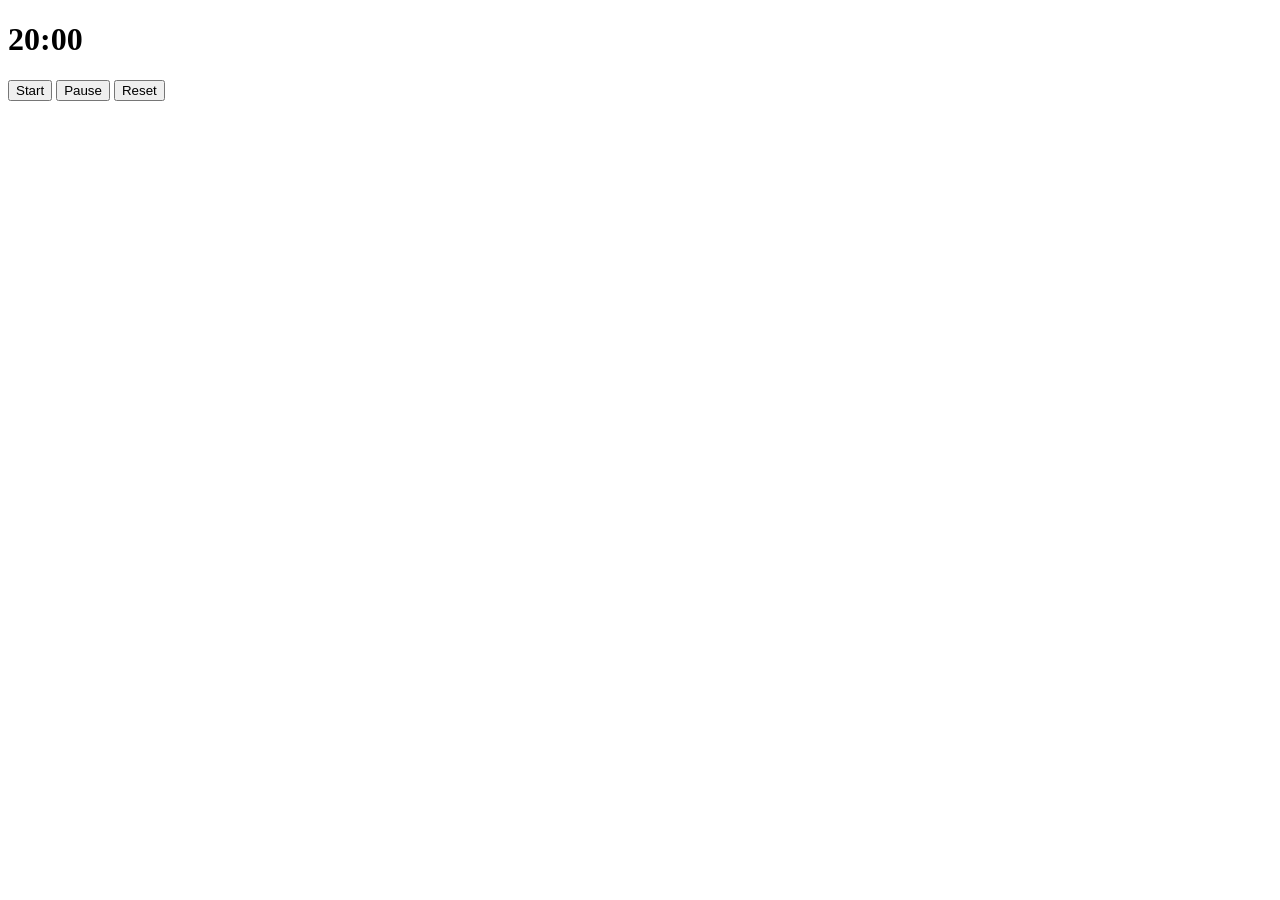
==== src/main.html @ f721c8b8 "Add basic productivity app UI and timer Add initial MVP for a productivity app: new HTML/CSS/JS file" ====
<!DOCTYPE html>
<html lang="en">
    <head>
        <meta charset="UTF-8">
        <meta name="viewport" content="width=device-width, initial-scale=1.0">
        <title>Productivity app</title>
        <link rel="stylesheet" href="main.css">
    </head>
    <body>
        <h1 id="time">20:00</h1>
        <button onclick="startTimer()">Start</button>  <button id="pause" onclick="pauseTimer()">Pause</button>  <button onclick="resetTimer()">Reset</button>
        <div class="kanaban">

        </div>
    </body>
    <script src="scripts.js"></script>
</html>
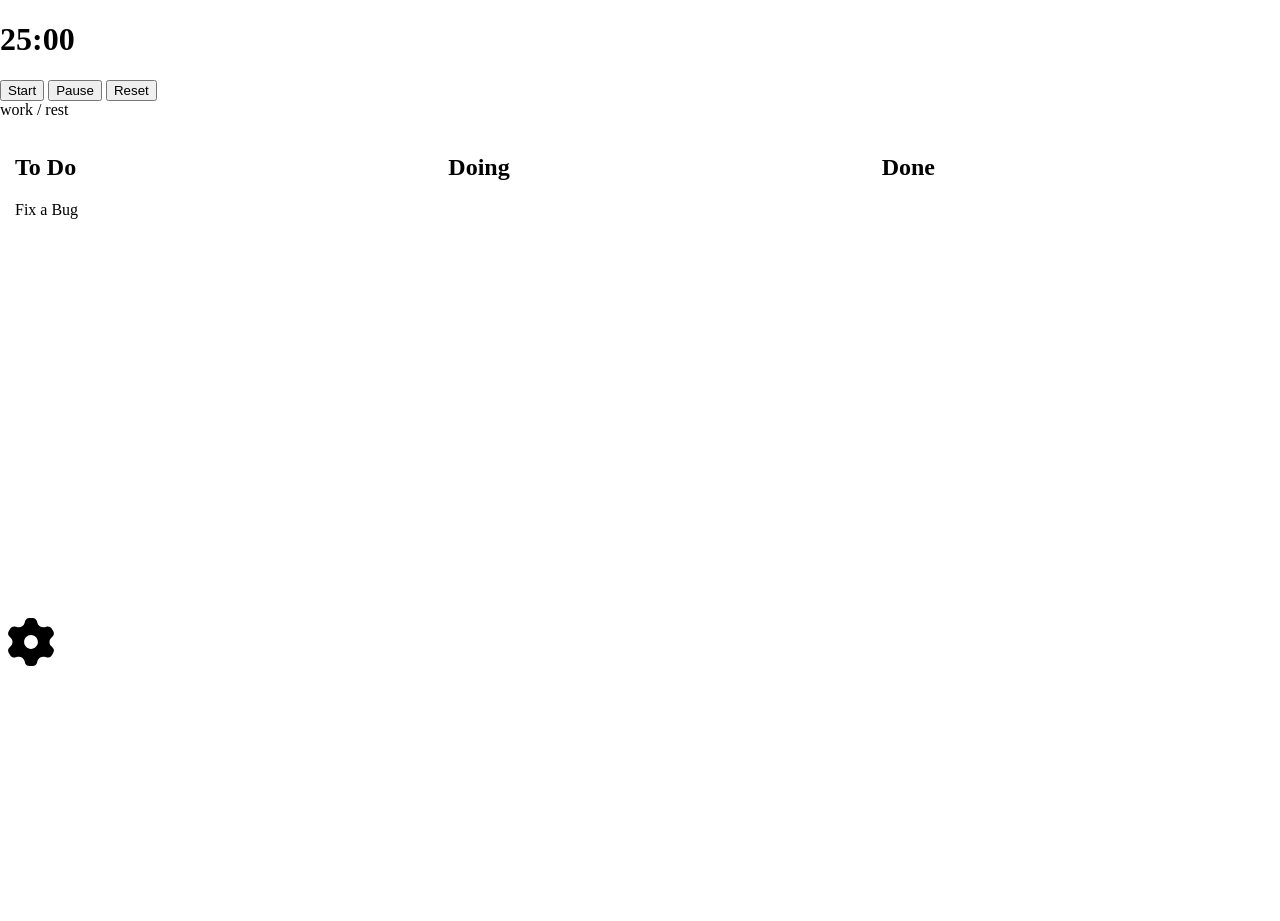
==== commit 7c235e32: "Add timer UI, kanban, settings & assets Introduce core UI and logic for a Pomodoro + Kanban app: upd" ====
--- a/src/main.html
+++ b/src/main.html
@@ -6,11 +6,43 @@
         <title>Productivity app</title>
         <link rel="stylesheet" href="main.css">
     </head>
-    <body>
+    <body id="body">
         <h1 id="time">20:00</h1>
-        <button onclick="startTimer()">Start</button>  <button id="pause" onclick="pauseTimer()">Pause</button>  <button onclick="resetTimer()">Reset</button>
+        <div class="timerControls">
+            <button id="start" onclick="startTimer()">Start</button>  
+            <button id="pause" onclick="pauseTimer()">Pause</button>  
+            <button id="reset" onclick="resetTimer()">Reset</button> 
+        </div>
+        <div id="timerStatus"> work / rest</div>
         <div class="kanaban">
-
+            <section class="kanaban-column" id="todo-column">
+                <h2>To Do</h2>
+                <div class="task-list" ondragover="allowDrop(event)" ondrop="drop(event)">
+                    <article class="task-card" draggable="true" ondragstart="drag(event)" id="task-1">
+                        <p>Fix a Bug</p>
+                    </article>
+                </div>
+            </section>
+            <section class="kanaban-column" id="doing-column">
+                <h2>Doing</h2>
+                <div class="task-list" ondragover="allowDrop(event)" ondrop="drop(event)">
+            </section>
+            <section class="kanaban-column" id="done-column">
+                <h2>Done</h2>
+                <div class="task-list" ondragover="allowDrop(event)" ondrop="drop(event)"></div>
+            </section>
+        </div>
+        <button class="clearBtn" onclick="openSettings()"><img style="width: 10vw; max-width: 50px;" src="./res/gear.svg" alt="settings"></button>
+        <div id="settingsDIV" class="settings hidden">
+            <form onsubmit="handleSettings(event)">
+                <label for="workTime">Work Time:</label>
+                    <input value="25" id="workTime" type="number">
+                <label for="breakTime">Break Time:</label>
+                   <input value="5" id="breakTime" type="number">
+                <label for="doDiffrentBreaks">Enable short and long breaks:</label>
+                    <input checked type="checkbox" id="doDiffrentBreaks">
+                <button type="submit">Save</button>
+            </form>
         </div>
     </body>
     <script src="scripts.js"></script>
--- a/src/main.css
+++ b/src/main.css
@@ -0,0 +1,32 @@
+body, html {
+    margin: 0;
+    padding: 0;
+    height: 100%;
+}
+
+
+.kanaban {
+    display: flex;
+    gap: 20px;
+    justify-content: space-between;
+    align-items: flex-start;
+}
+
+.kanaban-column {
+    flex: 1;
+    border-radius: 8px;
+    padding: 15px;
+}
+
+.task-list {
+    min-height: 400px;
+}
+
+.clearBtn {
+    background: none;
+    border: none;
+}
+
+.hidden {
+    display: none;
+}
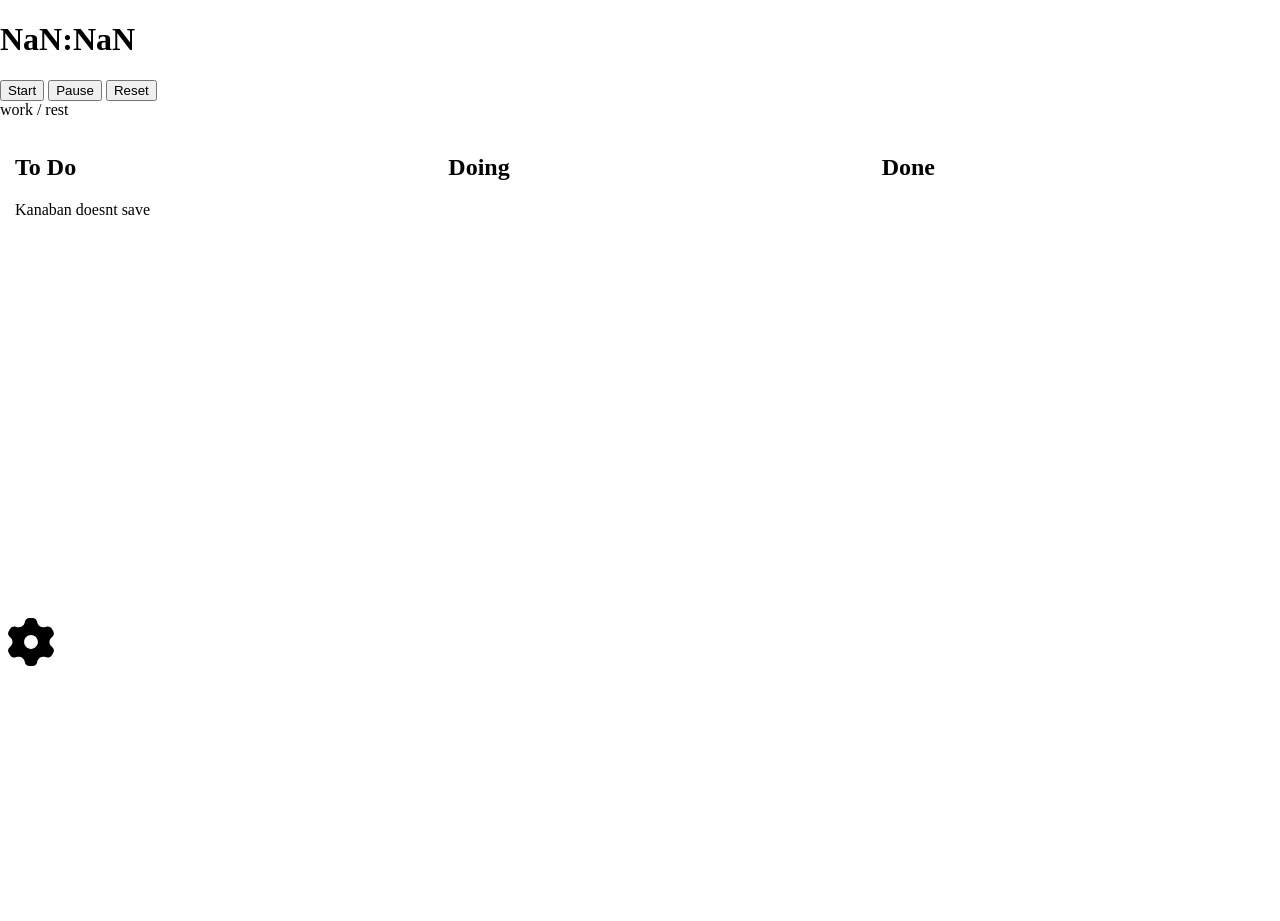
==== commit 59fcbc5f: "Add settings persistence and reset button Load and apply user settings on DOMContentLoaded and persi" ====
--- a/src/main.html
+++ b/src/main.html
@@ -19,13 +19,13 @@
                 <h2>To Do</h2>
                 <div class="task-list" ondragover="allowDrop(event)" ondrop="drop(event)">
                     <article class="task-card" draggable="true" ondragstart="drag(event)" id="task-1">
-                        <p>Fix a Bug</p>
+                        <p>Kanaban doesnt save</p>
                     </article>
                 </div>
             </section>
             <section class="kanaban-column" id="doing-column">
                 <h2>Doing</h2>
-                <div class="task-list" ondragover="allowDrop(event)" ondrop="drop(event)">
+                <div class="task-list" ondragover="allowDrop(event)" ondrop="drop(event)"></div>
             </section>
             <section class="kanaban-column" id="done-column">
                 <h2>Done</h2>
@@ -36,12 +36,13 @@
         <div id="settingsDIV" class="settings hidden">
             <form onsubmit="handleSettings(event)">
                 <label for="workTime">Work Time:</label>
-                    <input value="25" id="workTime" type="number">
+                    <input value="25" name="workTime_S" id="workTime" type="number">
                 <label for="breakTime">Break Time:</label>
-                   <input value="5" id="breakTime" type="number">
+                   <input value="5" name="breakTime_S" id="breakTime" type="number">
                 <label for="doDiffrentBreaks">Enable short and long breaks:</label>
-                    <input checked type="checkbox" id="doDiffrentBreaks">
+                    <input checked type="checkbox" name="doDiffrentBreaks_S" id="doDiffrentBreaks">
                 <button type="submit">Save</button>
+                <button id="resetBtn" type="button" onclick="resetSettings();">Reset</button>
             </form>
         </div>
     </body>
--- a/src/main.css
+++ b/src/main.css
@@ -29,4 +29,9 @@
 
 .hidden {
     display: none;
+}
+
+#resetBtn {
+    background-color: red;
+    color: white;
 }
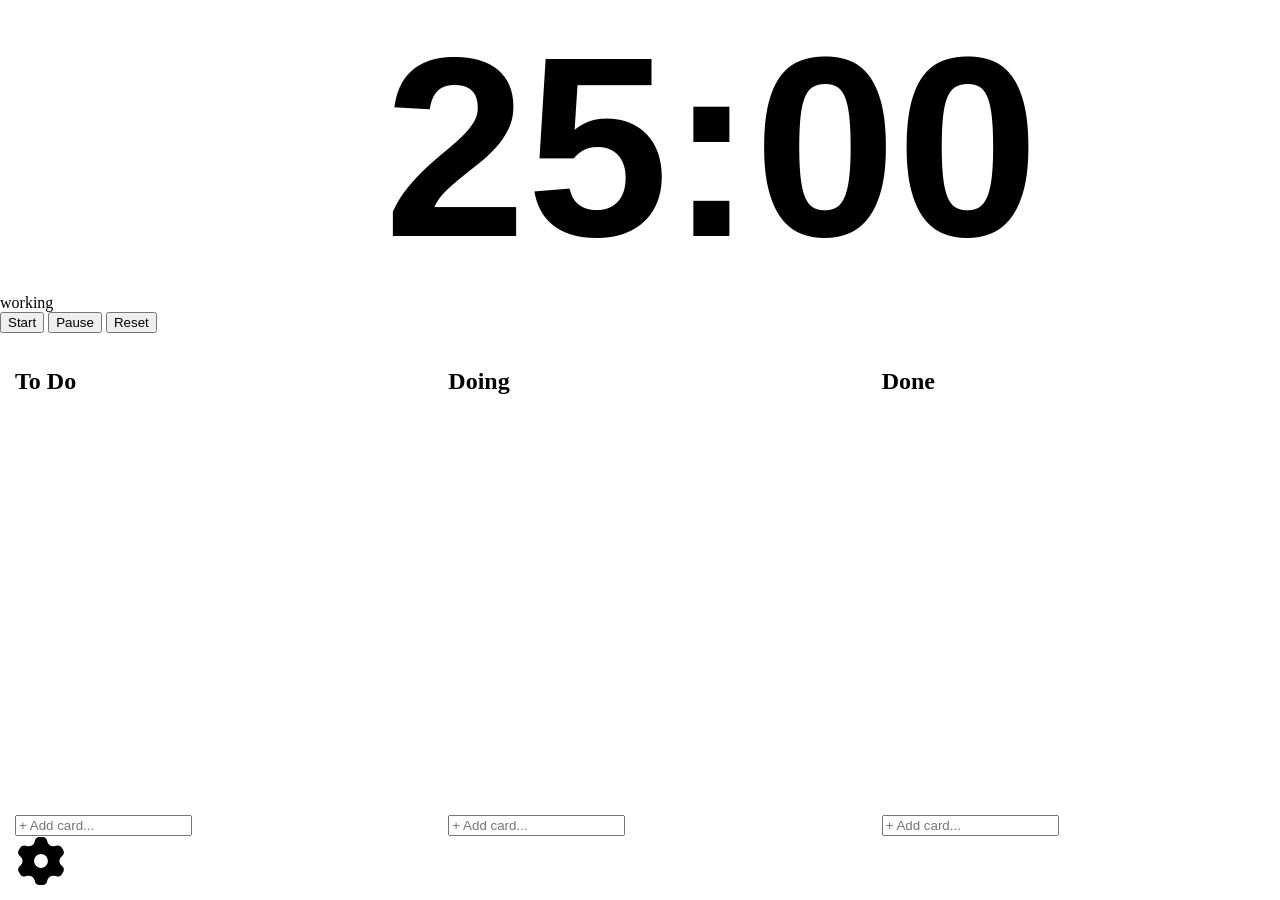
==== commit ed87177b: "Add kanban persistence and phase timer Persist and improve Kanban UI and add phase-aware timer behav" ====
--- a/src/main.html
+++ b/src/main.html
@@ -8,39 +8,47 @@
     </head>
     <body id="body">
         <h1 id="time">20:00</h1>
+        <div id="timerStatus"></div>
         <div class="timerControls">
             <button id="start" onclick="startTimer()">Start</button>  
             <button id="pause" onclick="pauseTimer()">Pause</button>  
             <button id="reset" onclick="resetTimer()">Reset</button> 
         </div>
-        <div id="timerStatus"> work / rest</div>
         <div class="kanaban">
             <section class="kanaban-column" id="todo-column">
                 <h2>To Do</h2>
                 <div class="task-list" ondragover="allowDrop(event)" ondrop="drop(event)">
-                    <article class="task-card" draggable="true" ondragstart="drag(event)" id="task-1">
-                        <p>Kanaban doesnt save</p>
-                    </article>
+                </div>
+                <div class="addTask">
+                    <input type="text" placeholder="+ Add card..." onkeydown="handleNewCard(event, 'todo-column')">
                 </div>
             </section>
             <section class="kanaban-column" id="doing-column">
                 <h2>Doing</h2>
                 <div class="task-list" ondragover="allowDrop(event)" ondrop="drop(event)"></div>
+                <div class="addTask">
+                    <input type="text" placeholder="+ Add card..." onkeydown="handleNewCard(event, 'doing-column')">
+                </div>
             </section>
             <section class="kanaban-column" id="done-column">
                 <h2>Done</h2>
                 <div class="task-list" ondragover="allowDrop(event)" ondrop="drop(event)"></div>
+                <div class="addTask">
+                    <input type="text" placeholder="+ Add card..." onkeydown="handleNewCard(event, 'done-column')">
+                </div>
             </section>
         </div>
-        <button class="clearBtn" onclick="openSettings()"><img style="width: 10vw; max-width: 50px;" src="./res/gear.svg" alt="settings"></button>
+        <button id="settingsBtn" class="clearBtn" onclick="openSettings()"><img style="width: 10vw; max-width: 50px;" src="./res/gear.svg" alt="settings"></button>
         <div id="settingsDIV" class="settings hidden">
             <form onsubmit="handleSettings(event)">
                 <label for="workTime">Work Time:</label>
-                    <input value="25" name="workTime_S" id="workTime" type="number">
+                    <input value="25" min="0.1" step="any" name="workTime_S" id="workTime" type="number">
                 <label for="breakTime">Break Time:</label>
-                   <input value="5" name="breakTime_S" id="breakTime" type="number">
+                   <input value="5" min="0.1" step="any" name="breakTime_S" id="breakTime" type="number">
                 <label for="doDiffrentBreaks">Enable short and long breaks:</label>
                     <input checked type="checkbox" name="doDiffrentBreaks_S" id="doDiffrentBreaks">
+                <label for="startAfterR">Start timer when Reset is pressed?</label>
+                    <input checked type="checkbox" name="startAfterR_S" id="startAfterR">
                 <button type="submit">Save</button>
                 <button id="resetBtn" type="button" onclick="resetSettings();">Reset</button>
             </form>
--- a/src/main.css
+++ b/src/main.css
@@ -34,4 +34,39 @@
 #resetBtn {
     background-color: red;
     color: white;
+}
+
+#time {
+    font-family: Impact, Haettenschweiler, 'Arial Narrow Bold', sans-serif;
+    width: 40vw;
+    font-size: 20vw;
+    margin: 0;
+    margin-left: auto;
+    margin-right: auto;
+}
+
+#settingsBtn {
+    position: fixed;
+    bottom: 10px;
+    left: 10px;
+}
+
+.delete-card-btn {
+    background: none;
+    border: none;
+    color: #ff4d4d;
+    font-size: 1.4rem;
+    line-height: 1;
+    cursor: pointer;
+    padding: 0 4px;
+    
+    opacity: 0;
+    visibility: hidden;
+
+    transition: opacity 0.15s ease, visibility 0.15s ease;
+}
+
+.task-card:hover .delete-card-btn {
+    opacity: 1;
+    visibility: visible;
 }
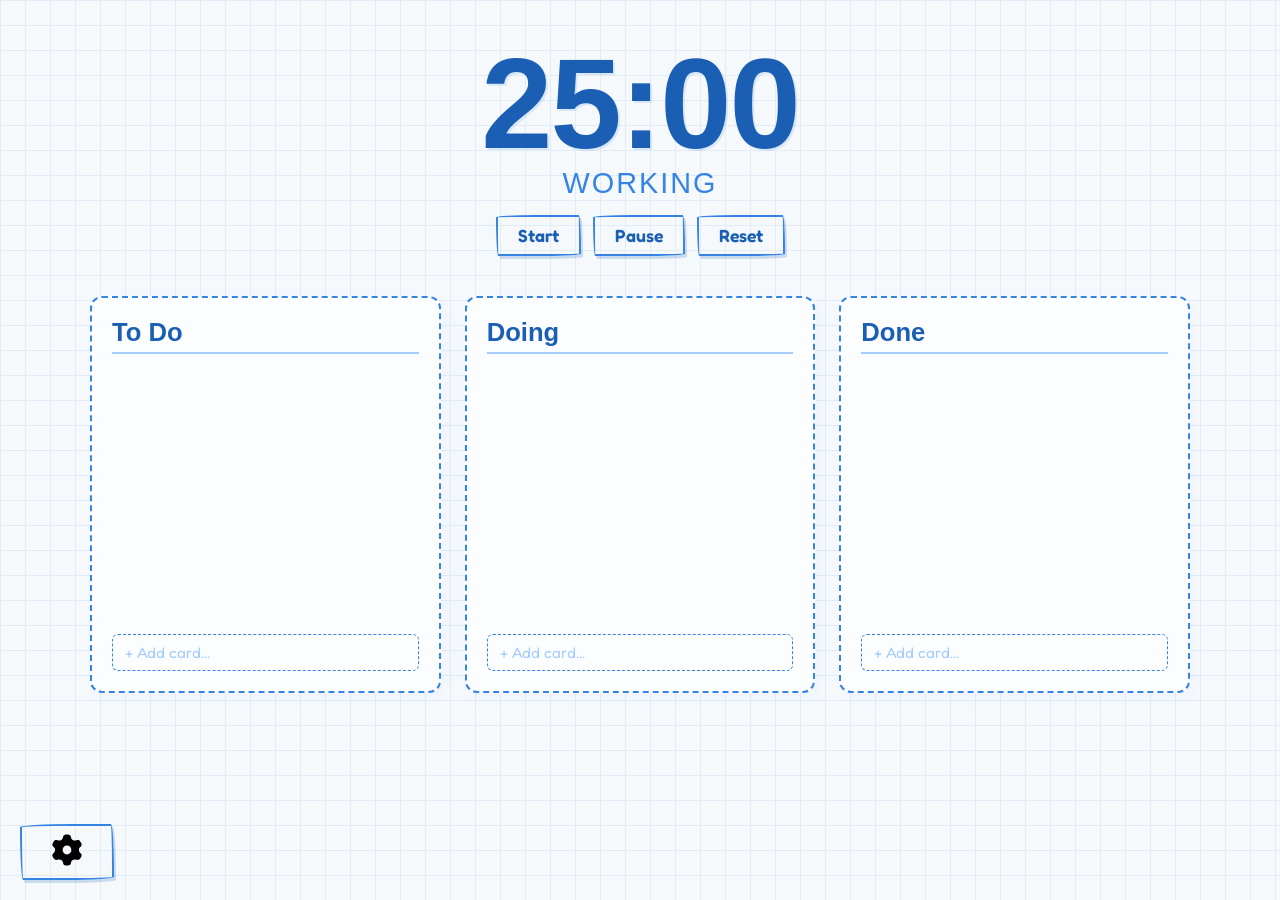
==== commit 19b94d08: "styling" ====
--- a/src/main.html
+++ b/src/main.html
@@ -4,7 +4,11 @@
         <meta charset="UTF-8">
         <meta name="viewport" content="width=device-width, initial-scale=1.0">
         <title>Productivity app</title>
+        <link rel="preconnect" href="https://fonts.googleapis.com">
+        <link rel="preconnect" href="https://fonts.gstatic.com" crossorigin>
+        <link href="https://fonts.googleapis.com/css2?family=Architects_Daughter&family=Fredoka:wght@300..700&display=swap" rel="stylesheet">   
         <link rel="stylesheet" href="main.css">
+
     </head>
     <body id="body">
         <h1 id="time">20:00</h1>
@@ -51,6 +55,8 @@
                     <input checked type="checkbox" name="startAfterR_S" id="startAfterR">
                 <button type="submit">Save</button>
                 <button id="resetBtn" type="button" onclick="resetSettings();">Reset</button>
+                <button id="closeSettings-Btn" type="button" onclick="closeSettings()">&times;</button>
+                <p>Made by <a href="github.com/sagrusea">sagrusea &hearts;</a></p>
             </form>
         </div>
     </body>
--- a/src/main.css
+++ b/src/main.css
@@ -1,72 +1,275 @@
+:root {
+    --ink-dark: #1a5fb4;
+    --ink-medium: #3584e4;
+    --ink-light: #a4ccff;
+    --paper-bg: #f6f9fc;
+    --grid-line: #e1ecf7;
+}
+
 body, html {
     margin: 0;
     padding: 0;
     height: 100%;
-}
-
+    box-sizing: border-box;
+}
+
+body {
+    background-color: var(--paper-bg);
+    background-image: 
+        linear-gradient(var(--grid-line) 1px, transparent 1px),
+        linear-gradient(90deg, var(--grid-line) 1px, transparent 1px);
+    background-size: 25px 25px;
+    font-family: "Fredoka", sans-serif;
+    color: var(--ink-dark);
+    display: flex;
+    flex-direction: column;
+    align-items: center;
+    padding: 30px 20px;
+    transition: background-color 0.5s ease;;
+}
+
+#time {
+    font-family: "Architects Daughter", cursive, sans-serif;
+    font-size: 8rem;
+    font-weight: bold;
+    margin: 0;
+    text-shadow: 2px 2px 0px rgba(53, 132, 228, 0.15);
+    letter-spacing: -2px;
+}
+
+#timerStatus {
+    font-family: "Architects Daughter", cursive, sans-serif;
+    font-size: 1.8rem;
+    text-transform: uppercase;
+    margin-top: -10px;
+    margin-bottom: 15px;
+    letter-spacing: 2px;
+    color: var(--ink-medium);
+}
+
+.timerControls {
+    display: flex;
+    gap: 12px;
+    margin-bottom: 40px;
+}
+
+button {
+    font-family: "Fredoka", sans-serif;
+    background-color: transparent;
+    border: 2px solid var(--ink-medium);
+    color: var(--ink-dark);
+    padding: 8px 20px;
+    font-size: 1.1rem;
+    font-weight: 600;
+    border-radius: 255px 15px 225px 15px/15px 225px 15px 255px;
+    cursor: pointer;
+    box-shadow: 2px 3px 0px rgba(26, 95, 180, 0.2);
+    transition: all 0.15s ease-in-out;
+}
+
+button:hover {
+    transform: translate(1px, 2px);
+    box-shadow: 3px 5px 0px rgba(26, 95, 180, 0.3);
+}
+
+button:active {
+    transform: translate(1px, 2px);
+    box-shadow: 0px 0px 0px transparent;
+}
+
+button:disabled {
+    cursor: not-allowed;
+    background: transparent;
+    border-color: var(--ink-light);
+    color: var(--ink-light);
+    box-shadow: none;
+}
 
 .kanaban {
     display: flex;
-    gap: 20px;
+    gap: 24px;
+    width: 100%;
+    max-width: 1100px;
     justify-content: space-between;
     align-items: flex-start;
+    margin-bottom: 60px;
 }
 
 .kanaban-column {
     flex: 1;
-    border-radius: 8px;
-    padding: 15px;
+    background: rgba(255, 255, 255, 0.7);
+    -webkit-backdrop-filter: blur(4px);
+    backdrop-filter: blur(4px);
+    border: 2px dashed var(--ink-medium);
+    border-radius: 12px;
+    padding: 20px;
+    display: flex;
+    flex-direction: column;
+    box-shadow: 4px 4px 15px rgba(53, 132, 228, 0.04);
+}
+
+.kanaban-column h2 {
+    font-family: "Architects Daughter", cursive, sans-serif;
+    margin: 0 0 15px 0;
+    font-size: 1.6rem;
+    border-bottom: 2px solid var(--ink-light);
+    padding-bottom: 5px;
+    color: var(--ink-dark);
 }
 
 .task-list {
-    min-height: 400px;
-}
-
-.clearBtn {
-    background: none;
-    border: none;
-}
-
-.hidden {
-    display: none;
-}
-
-#resetBtn {
-    background-color: red;
-    color: white;
-}
-
-#time {
-    font-family: Impact, Haettenschweiler, 'Arial Narrow Bold', sans-serif;
-    width: 40vw;
-    font-size: 20vw;
+    min-height: 250px;
+    display: flex;
+    flex-direction: column;
+    gap: 12px;
+}
+
+.task-card {
+    background: #ffffff;
+    border: 2px solid var(--ink-medium);
+    border-radius: 8px 4px 8px 5px/4px 8px 5px 7px;
+    padding: 12px 14px;
+    cursor: grab;
+    display: flex;
+    justify-content: space-between;
+    align-items: center;
+    box-shadow: 2px 3px 6px rgba(26, 95, 180, 0.08);
+    transition: transform 0.2s ease-in-out, box-shadow 0.2s ease-in-out;
+}
+
+.task-card:active {
+    cursor: grabbing;
+}
+
+.task-card p {
     margin: 0;
-    margin-left: auto;
-    margin-right: auto;
-}
-
-#settingsBtn {
-    position: fixed;
-    bottom: 10px;
-    left: 10px;
+    font-size: 1.05rem;
+    font-weight: 500;
+    word-break: break-word;
+    padding-right: 10px;
 }
 
 .delete-card-btn {
     background: none;
     border: none;
+    box-shadow: none;
     color: #ff4d4d;
-    font-size: 1.4rem;
+    font-size: 1.5rem;
     line-height: 1;
     cursor: pointer;
     padding: 0 4px;
-    
     opacity: 0;
     visibility: hidden;
-
-    transition: opacity 0.15s ease, visibility 0.15s ease;
+    transition: opacity 0.15s ease-in-out, visibility 0.15s ease-in-out, transform 0.1s ease-in-out;
+}
+
+.delete-card-btn:hover {
+    background: none;
+    box-shadow: none;
+    transform: scale(1.2);
 }
 
 .task-card:hover .delete-card-btn {
     opacity: 1;
     visibility: visible;
+}
+
+.addTask {
+    margin-top: 15px;
+}
+
+.addTask input {
+    width: 100%;
+    box-sizing: border-box;
+    padding: 8px 12px;
+    border: 1px dashed var(--ink-medium);
+    background: transparent;
+    border-radius: 6px;
+    color: var(--ink-dark);
+    font-family: "Fredoka", sans-serif;
+    font-size: 0.95rem;
+}
+
+.addTask input::placeholder {
+    color: var(--ink-light);
+}
+
+.addTask input:focus {
+    outline: none;
+    border: 2px solid var(--ink-dark);
+    background: #ffffff;
+}
+
+#settingsBtn {
+    position: fixed;
+    bottom: 20px;
+    left: 20px;
+    z-index: 10;
+}
+
+#settingsBtn img {
+    width: 32px;
+    height: 32px;
+    transition: transform 0.4s ease;
+}
+
+#settingsBtn:hover img {
+    transform: rotate(45deg);
+}
+
+.settings {
+    position: fixed;
+    top: 50%;
+    left: 50%;
+    transform: translate(-50%, -50%);
+    background: #ffffff;
+    border: 3px solid var(--ink-dark);
+    border-radius: 12px;
+    padding: 30px;
+    box-shadow: 0 10px 30px rgba(26, 95, 180, 0.25);
+    z-index: 100;
+    width: 320px;
+}
+
+.settings form {
+    display: flex;
+    flex-direction: column;
+    gap: 12px;
+}
+
+.settings label {
+    font-size: 1rem;
+    font-weight: 600;
+}
+
+.settings input[type="number"] {
+    padding: 6px 10px;
+    border: 2px solid var(--ink-medium);
+    border-radius: 6px;
+    font-family: "Fredoka", sans-serif;
+    color: var(--ink-dark);
+}
+
+.settings button[type="submit"] {
+    margin-top: 10px;
+    background-color: var(--ink-medium);
+    color: #ffffff;
+}
+
+.settings button[type="submit"]:hover {
+    background-color: var(--ink-dark);
+}
+
+#resetBtn {
+    background-color: #ffefef;
+    border-color: #ff4d4d;
+    color: #cc0000;
+}
+
+#resetBtn:hover {
+    background-color: #ffdddd;
+}
+
+.hidden {
+    display: none !important;
 }
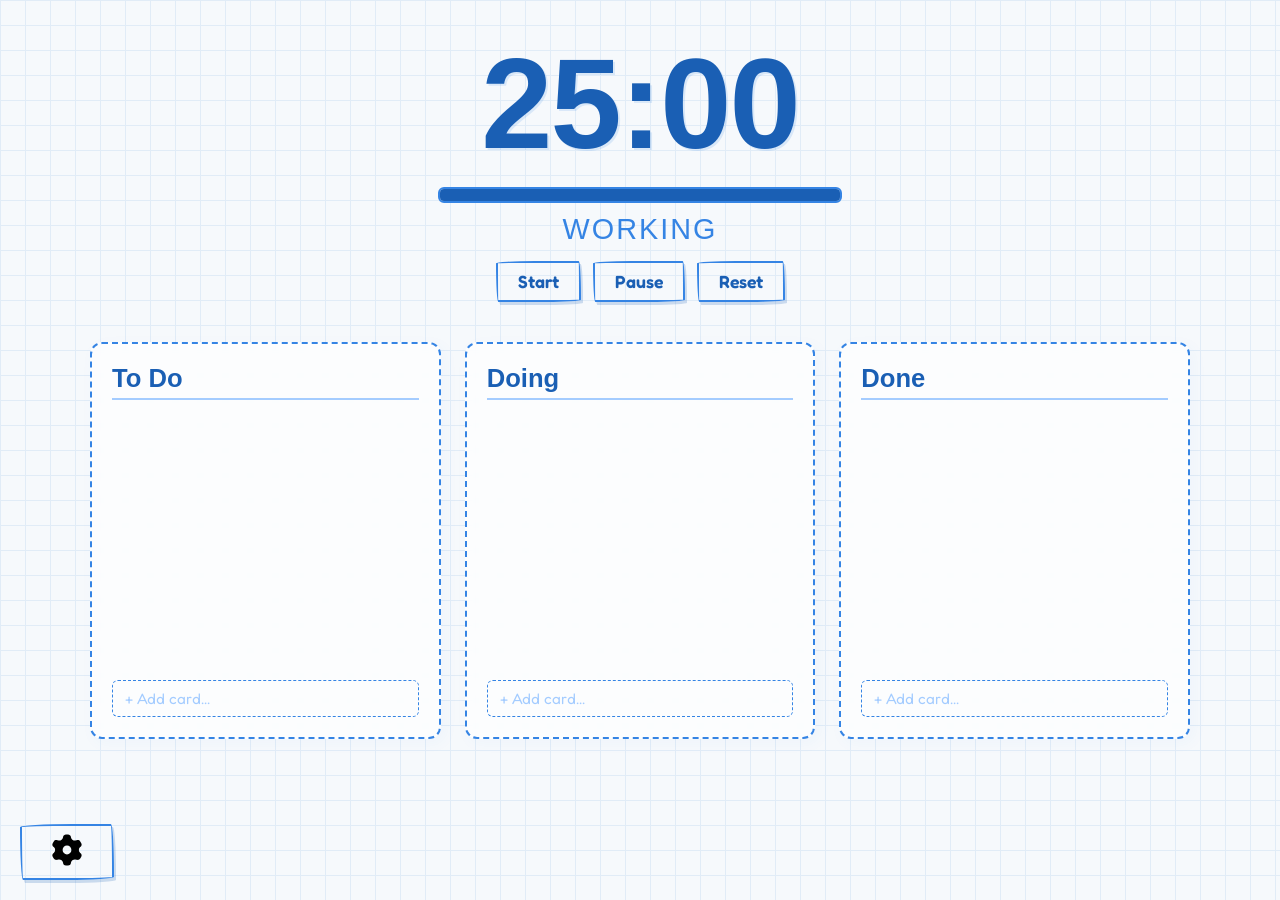
==== commit a04b9e75: "progressbar" ====
--- a/src/main.html
+++ b/src/main.html
@@ -12,6 +12,9 @@
     </head>
     <body id="body">
         <h1 id="time">20:00</h1>
+        <div class="progressContainer">
+            <div id="progressBar"></div>
+        </div>
         <div id="timerStatus"></div>
         <div class="timerControls">
             <button id="start" onclick="startTimer()">Start</button>  
--- a/src/main.css
+++ b/src/main.css
@@ -270,6 +270,26 @@
     background-color: #ffdddd;
 }
 
+.progressContainer {
+    width: 100%;
+    max-width: 400px;
+    height: 12px;
+    min-height: 12px;
+    border: 2px solid var(--ink-medium);
+    border-radius: 6px;
+    margin: 10px auto 20px auto;
+    background-color: transparent;
+    overflow: hidden;
+    box-shadow: inset 1px 1px 4px rgba(53, 132, 228, 0.05);
+}
+
+#progressBar {
+    height: 100%;
+    width: 100%;
+    background-color: var(--ink-dark);
+    transition: width 1s linear, background-color 0.5s ease;
+}
+
 .hidden {
     display: none !important;
 }
